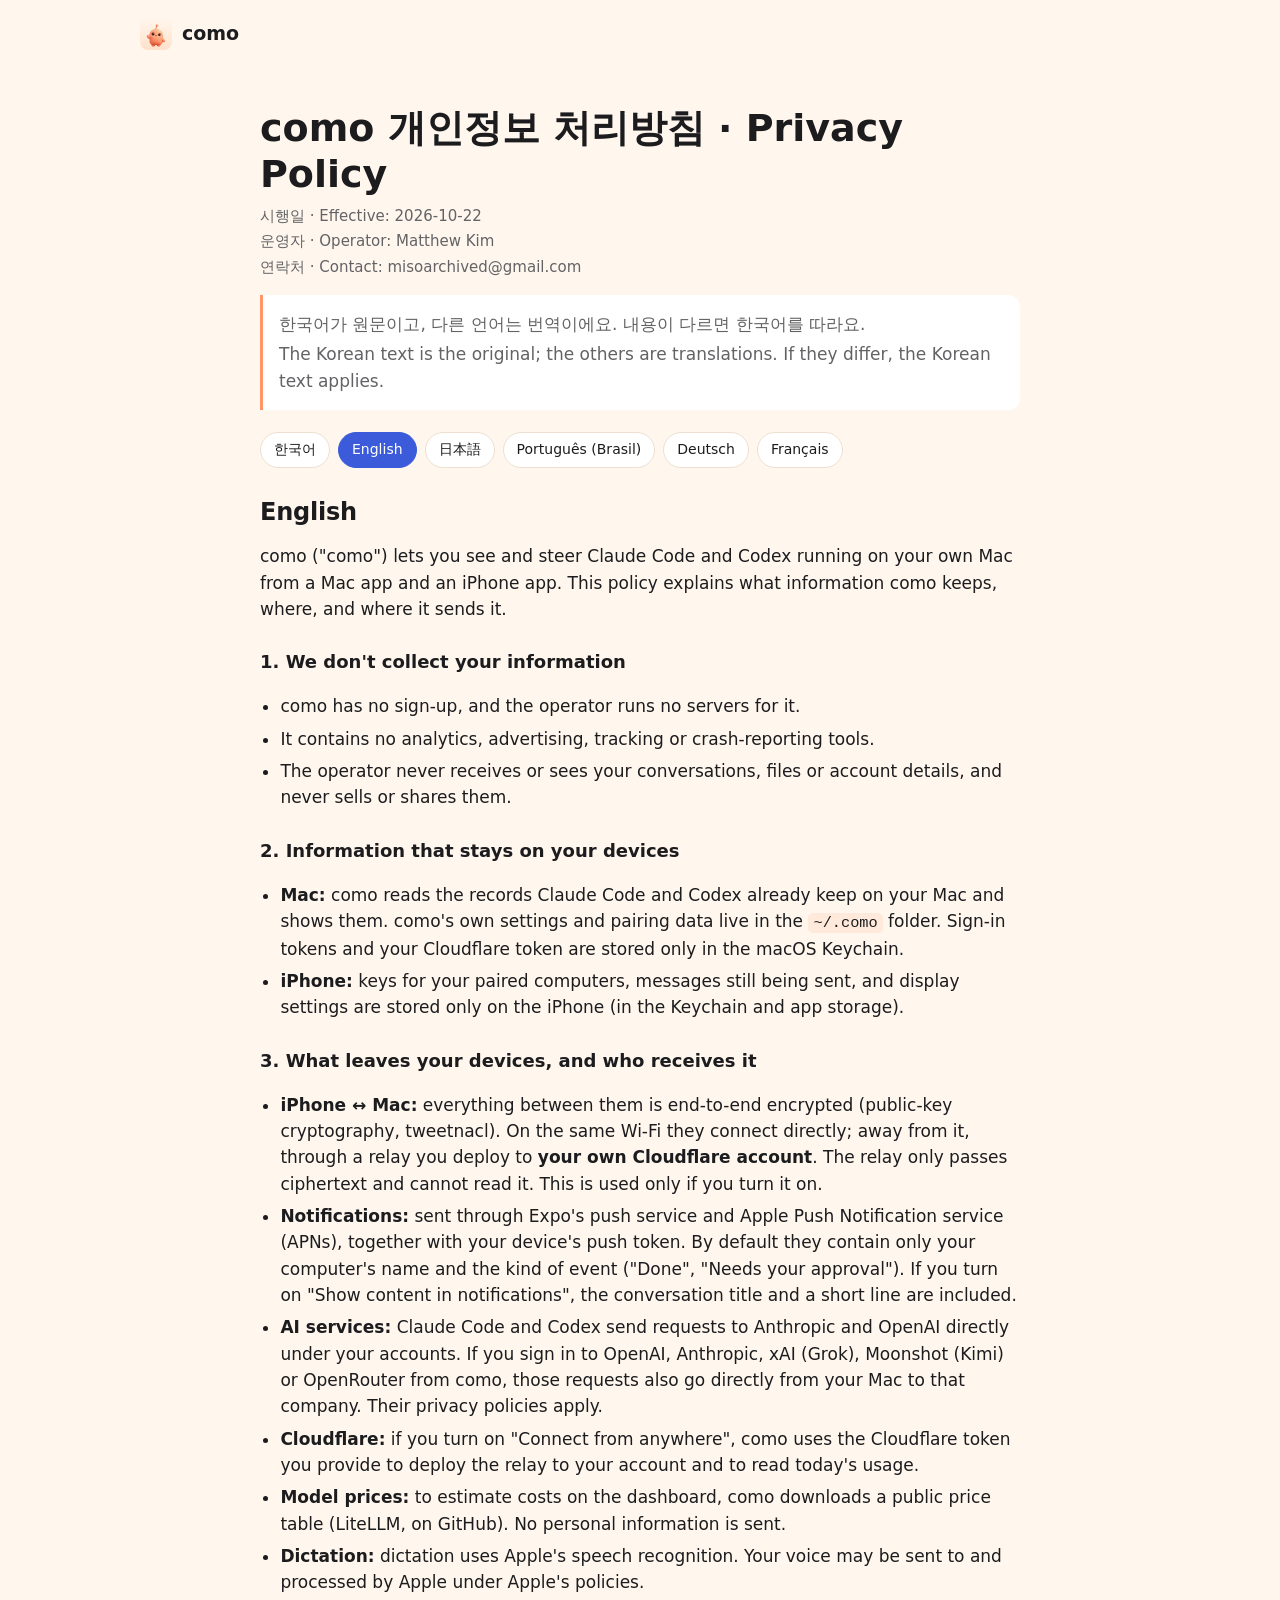
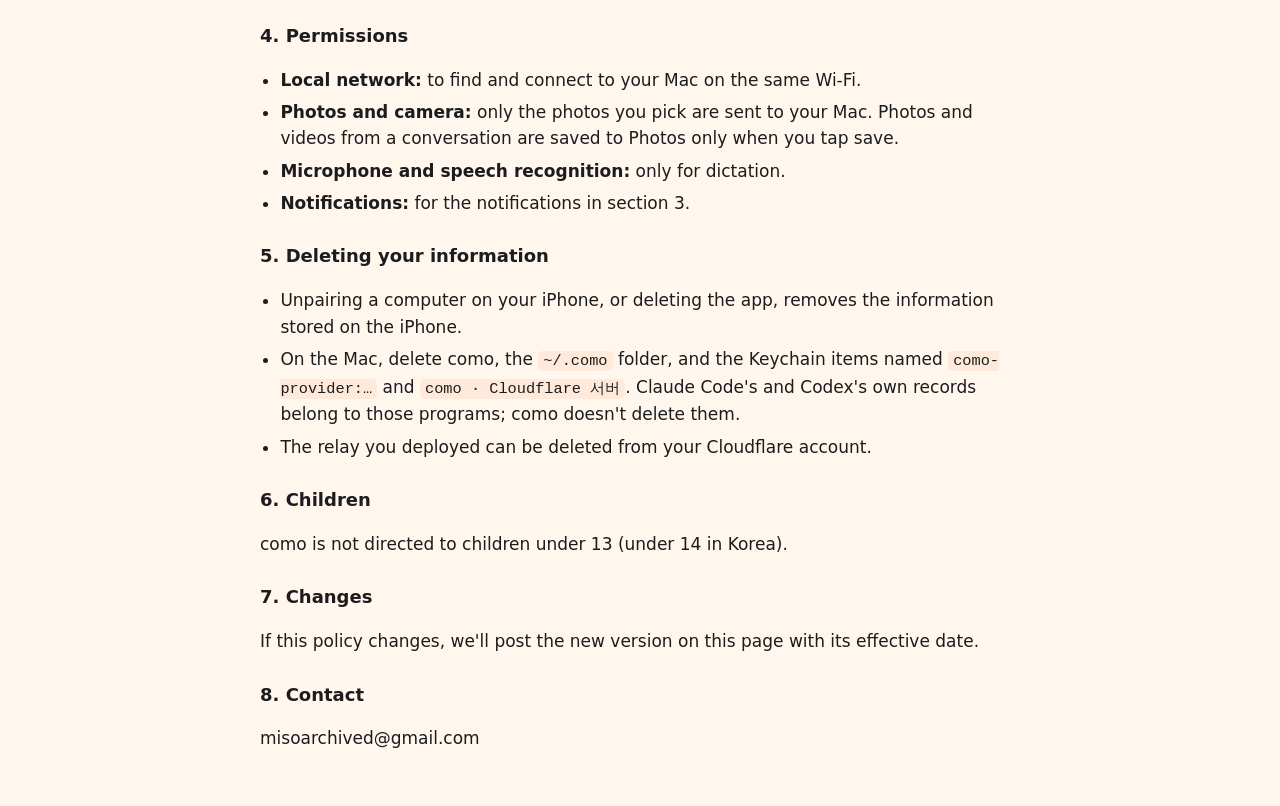
==== privacy.html @ 88a6761e "Site: landing page and privacy policy page (six languages, light and dark, phone width); privacy.htm" ====
<!doctype html>
<html lang="ko">
<head>
<meta charset="utf-8">
<meta name="viewport" content="width=device-width, initial-scale=1, viewport-fit=cover">
<title>como – Privacy Policy</title>
<link rel="icon" href="assets/favicon.png">
<link rel="stylesheet" href="style.css">
</head>
<body>
<!-- Generated by site/build-privacy.mjs from legal/PRIVACY.md. Edit that file, then run: node site/build-privacy.mjs -->
<div class="wrap">
  <header class="top"><a class="brand" href="./"><img src="assets/icon.png" alt="">como</a></header>
  <main class="doc">
    <h1>como 개인정보 처리방침 · Privacy Policy</h1>
    <p class="meta-line">시행일 · Effective: 2026-10-22</p>
<p class="meta-line">운영자 · Operator: Matthew Kim</p>
<p class="meta-line">연락처 · Contact: misoarchived@gmail.com</p>
    <blockquote><p>한국어가 원문이고, 다른 언어는 번역이에요. 내용이 다르면 한국어를 따라요.</p><p>The Korean text is the original; the others are translations. If they differ, the Korean text applies.</p></blockquote>
    <nav aria-label="Language">
      <a href="?lang=ko" data-lang="ko">한국어</a>
      <a href="?lang=en" data-lang="en">English</a>
      <a href="?lang=ja" data-lang="ja">日本語</a>
      <a href="?lang=pt" data-lang="pt">Português (Brasil)</a>
      <a href="?lang=de" data-lang="de">Deutsch</a>
      <a href="?lang=fr" data-lang="fr">Français</a>
    </nav>
    <article class="lang-part" lang="ko" data-lang="ko">
<h2>한국어</h2>
<p>como(이하 "como")는 내 Mac에서 도는 Claude Code·Codex를 Mac 앱과 iPhone 앱에서 보고 다룰 수 있게 해 주는 앱이에요. 이 방침은 como가 어떤 정보를 어디에 두고 어디로 보내는지 설명해요.</p>
<h3>1. 우리는 정보를 모으지 않아요</h3>
<ul><li>como에는 회원 가입이 없고, 운영자가 운영하는 서버도 없어요.</li><li>사용 통계, 광고, 추적, 오류 보고 도구를 넣지 않았어요.</li><li>운영자는 여러분의 대화, 파일, 계정 정보를 받거나 볼 수 없어요. 그런 정보를 팔거나 남에게 주지 않아요.</li></ul>
<h3>2. 내 기기에만 있는 정보</h3>
<ul><li><b>Mac:</b> 대화 기록은 Claude Code·Codex가 이미 Mac에 남기는 기록을 como가 읽어서 보여 줘요. como 자체 설정과 연결 정보는 <code>~/.como</code> 폴더에 있어요. 로그인 토큰과 Cloudflare 토큰은 macOS 키체인에만 저장해요.</li><li><b>iPhone:</b> 연결한 컴퓨터의 열쇠, 보내는 중인 메시지, 화면 설정을 iPhone 안(키체인 등)에만 저장해요.</li></ul>
<h3>3. 기기 밖으로 나가는 정보와 받는 곳</h3>
<ul><li><b>iPhone ↔ Mac:</b> 둘 사이의 모든 내용은 종단 간 암호화돼요(공개 키 암호, tweetnacl). 같은 Wi-Fi에서는 바로 이어지고, 밖에서는 <b>여러분 본인의 Cloudflare 계정</b>에 올린 중계 서버를 거쳐요. 중계 서버는 암호문만 전달하고 내용을 볼 수 없어요. 이 기능은 여러분이 켰을 때만 써요.</li><li><b>알림:</b> 알림은 Expo의 푸시 서비스와 Apple 푸시 서비스(APNs)를 거쳐요. 이때 기기의 푸시 토큰이 함께 가요. 기본으로는 "컴퓨터 이름"과 "끝났어요·승인이 필요해요" 같은 종류만 보내요. 앱에서 "알림에 내용 보이기"를 켜면 대화 제목과 짧은 한 줄도 함께 가요.</li><li><b>AI 서비스:</b> Claude Code와 Codex는 여러분의 계정으로 Anthropic과 OpenAI에 직접 요청해요. como에서 OpenAI, Anthropic, xAI(Grok), Moonshot(Kimi), OpenRouter에 로그인하면, 그 요청도 여러분의 Mac에서 해당 회사로 직접 가요. 이 정보는 각 회사의 개인정보 처리방침을 따라요.</li><li><b>Cloudflare:</b> "밖에서도 연결"을 켜면 여러분이 넣은 Cloudflare 토큰으로 여러분 계정에 중계 서버를 올리고, 하루 사용량을 읽어요.</li><li><b>모델 가격표:</b> 대시보드의 요금 계산을 위해 공개된 가격표(GitHub의 LiteLLM)를 받아 와요. 이때 개인 정보는 보내지 않아요.</li><li><b>받아쓰기:</b> 받아쓰기는 Apple의 음성 인식을 써요. 음성이 Apple로 보내져 처리될 수 있고, Apple의 방침을 따라요.</li></ul>
<h3>4. 권한</h3>
<ul><li><b>로컬 네트워크:</b> 같은 Wi-Fi의 Mac을 찾고 연결할 때 써요.</li><li><b>사진·카메라:</b> 고른 사진만 Mac으로 보내요. 대화 속 사진·영상은 저장을 누를 때만 사진 앱에 저장해요.</li><li><b>마이크·음성 인식:</b> 받아쓰기를 쓸 때만 써요.</li><li><b>알림:</b> 위 3번의 알림에 써요.</li></ul>
<h3>5. 지우기</h3>
<ul><li>iPhone에서 컴퓨터 연결을 해제하거나 앱을 지우면 iPhone 안의 정보가 지워져요.</li><li>Mac에서는 como를 지우고 <code>~/.como</code> 폴더와 키체인의 <code>como-provider:…</code>, <code>como · Cloudflare 서버</code> 항목을 지우면 돼요. Claude Code·Codex의 기록은 각 프로그램의 것이라 como가 지우지 않아요.</li><li>Cloudflare에 올린 중계 서버는 여러분의 Cloudflare 계정에서 지울 수 있어요.</li></ul>
<h3>6. 어린이</h3>
<p>como는 만 14세 미만(미국은 13세 미만)을 대상으로 하지 않아요.</p>
<h3>7. 바뀔 때</h3>
<p>이 방침이 바뀌면 이 페이지에 시행일과 함께 알려요.</p>
<h3>8. 문의</h3>
<p>misoarchived@gmail.com</p>
</article>
<article class="lang-part" lang="en" data-lang="en">
<h2>English</h2>
<p>como ("como") lets you see and steer Claude Code and Codex running on your own Mac from a Mac app and an iPhone app. This policy explains what information como keeps, where, and where it sends it.</p>
<h3>1. We don't collect your information</h3>
<ul><li>como has no sign-up, and the operator runs no servers for it.</li><li>It contains no analytics, advertising, tracking or crash-reporting tools.</li><li>The operator never receives or sees your conversations, files or account details, and never sells or shares them.</li></ul>
<h3>2. Information that stays on your devices</h3>
<ul><li><b>Mac:</b> como reads the records Claude Code and Codex already keep on your Mac and shows them. como's own settings and pairing data live in the <code>~/.como</code> folder. Sign-in tokens and your Cloudflare token are stored only in the macOS Keychain.</li><li><b>iPhone:</b> keys for your paired computers, messages still being sent, and display settings are stored only on the iPhone (in the Keychain and app storage).</li></ul>
<h3>3. What leaves your devices, and who receives it</h3>
<ul><li><b>iPhone ↔ Mac:</b> everything between them is end-to-end encrypted (public-key cryptography, tweetnacl). On the same Wi-Fi they connect directly; away from it, through a relay you deploy to <b>your own Cloudflare account</b>. The relay only passes ciphertext and cannot read it. This is used only if you turn it on.</li><li><b>Notifications:</b> sent through Expo's push service and Apple Push Notification service (APNs), together with your device's push token. By default they contain only your computer's name and the kind of event ("Done", "Needs your approval"). If you turn on "Show content in notifications", the conversation title and a short line are included.</li><li><b>AI services:</b> Claude Code and Codex send requests to Anthropic and OpenAI directly under your accounts. If you sign in to OpenAI, Anthropic, xAI (Grok), Moonshot (Kimi) or OpenRouter from como, those requests also go directly from your Mac to that company. Their privacy policies apply.</li><li><b>Cloudflare:</b> if you turn on "Connect from anywhere", como uses the Cloudflare token you provide to deploy the relay to your account and to read today's usage.</li><li><b>Model prices:</b> to estimate costs on the dashboard, como downloads a public price table (LiteLLM, on GitHub). No personal information is sent.</li><li><b>Dictation:</b> dictation uses Apple's speech recognition. Your voice may be sent to and processed by Apple under Apple's policies.</li></ul>
<h3>4. Permissions</h3>
<ul><li><b>Local network:</b> to find and connect to your Mac on the same Wi-Fi.</li><li><b>Photos and camera:</b> only the photos you pick are sent to your Mac. Photos and videos from a conversation are saved to Photos only when you tap save.</li><li><b>Microphone and speech recognition:</b> only for dictation.</li><li><b>Notifications:</b> for the notifications in section 3.</li></ul>
<h3>5. Deleting your information</h3>
<ul><li>Unpairing a computer on your iPhone, or deleting the app, removes the information stored on the iPhone.</li><li>On the Mac, delete como, the <code>~/.como</code> folder, and the Keychain items named <code>como-provider:…</code> and <code>como · Cloudflare 서버</code>. Claude Code's and Codex's own records belong to those programs; como doesn't delete them.</li><li>The relay you deployed can be deleted from your Cloudflare account.</li></ul>
<h3>6. Children</h3>
<p>como is not directed to children under 13 (under 14 in Korea).</p>
<h3>7. Changes</h3>
<p>If this policy changes, we'll post the new version on this page with its effective date.</p>
<h3>8. Contact</h3>
<p>misoarchived@gmail.com</p>
</article>
<article class="lang-part" lang="ja" data-lang="ja">
<h2>日本語</h2>
<p>como(以下「como」)は、ご自身のMacで動くClaude Code・Codexを、MacアプリとiPhoneアプリから確認・操作できるアプリです。このポリシーでは、comoがどの情報をどこに保存し、どこへ送るかを説明します。</p>
<h3>1. 私たちは情報を収集しません</h3>
<ul><li>comoには会員登録がなく、運営者が運営するサーバーもありません。</li><li>利用統計、広告、トラッキング、クラッシュレポートのツールは入っていません。</li><li>運営者があなたの会話、ファイル、アカウント情報を受け取ったり見たりすることはなく、販売や第三者提供もしません。</li></ul>
<h3>2. あなたのデバイスにだけ保存される情報</h3>
<ul><li><b>Mac:</b> Claude Code・CodexがすでにMacに残している記録をcomoが読み取って表示します。como自身の設定とペアリング情報は<code>~/.como</code>フォルダにあります。サインインのトークンとCloudflareのトークンはmacOSのキーチェーンにだけ保存します。</li><li><b>iPhone:</b> ペアリングしたコンピュータの鍵、送信中のメッセージ、表示設定はiPhoneの中(キーチェーンなど)にだけ保存します。</li></ul>
<h3>3. デバイスの外に出る情報と受け取り先</h3>
<ul><li><b>iPhone ↔ Mac:</b> 両者の間のすべての内容はエンドツーエンドで暗号化されます(公開鍵暗号、tweetnacl)。同じWi-Fiでは直接つながり、外出先では<b>あなた自身のCloudflareアカウント</b>に置いた中継サーバーを経由します。中継サーバーは暗号文を渡すだけで、内容は読めません。この機能はあなたがオンにしたときだけ使います。</li><li><b>通知:</b> 通知はExpoのプッシュサービスとApple Push Notificationサービス(APNs)を経由し、デバイスのプッシュトークンも一緒に送られます。標準では「コンピュータの名前」と「完了しました」「承認が必要です」などの種類だけを送ります。アプリで「通知に内容を表示」をオンにすると、会話のタイトルと短い一文も含まれます。</li><li><b>AIサービス:</b> Claude CodeとCodexは、あなたのアカウントでAnthropicとOpenAIに直接リクエストします。comoからOpenAI、Anthropic、xAI(Grok)、Moonshot(Kimi)、OpenRouterにサインインした場合も、リクエストはあなたのMacからその会社へ直接送られます。各社のプライバシーポリシーが適用されます。</li><li><b>Cloudflare:</b> 「どこからでも接続」をオンにすると、入力したCloudflareのトークンであなたのアカウントに中継サーバーを置き、その日の使用量を読み取ります。</li><li><b>モデル料金表:</b> ダッシュボードで料金を計算するため、公開されている料金表(GitHubのLiteLLM)を取得します。個人情報は送りません。</li><li><b>音声入力:</b> 音声入力はAppleの音声認識を使います。音声がAppleに送られて処理されることがあり、Appleのポリシーが適用されます。</li></ul>
<h3>4. 権限</h3>
<ul><li><b>ローカルネットワーク:</b> 同じWi-FiのMacを見つけて接続するために使います。</li><li><b>写真・カメラ:</b> 選んだ写真だけをMacに送ります。会話内の写真・動画は、保存をタップしたときだけ写真アプリに保存します。</li><li><b>マイク・音声認識:</b> 音声入力を使うときだけ使います。</li><li><b>通知:</b> 3の通知に使います。</li></ul>
<h3>5. 削除</h3>
<ul><li>iPhoneでコンピュータのペアリングを解除するか、アプリを削除すると、iPhone内の情報は削除されます。</li><li>Macでは、como、<code>~/.como</code>フォルダ、キーチェーンの<code>como-provider:…</code>と<code>como · Cloudflare 서버</code>の項目を削除してください。Claude Code・Codexの記録は各プログラムのものなので、comoは削除しません。</li><li>Cloudflareに置いた中継サーバーは、あなたのCloudflareアカウントから削除できます。</li></ul>
<h3>6. 子ども</h3>
<p>comoは13歳未満(韓国では14歳未満)の子どもを対象としていません。</p>
<h3>7. 変更</h3>
<p>このポリシーを変更する場合は、施行日とともにこのページでお知らせします。</p>
<h3>8. お問い合わせ</h3>
<p>misoarchived@gmail.com</p>
</article>
<article class="lang-part" lang="pt" data-lang="pt">
<h2>Português (Brasil)</h2>
<p>O como ("como") permite ver e controlar o Claude Code e o Codex que rodam no seu próprio Mac, por um app no Mac e um app no iPhone. Esta política explica quais informações o como guarda, onde e para onde as envia.</p>
<h3>1. Não coletamos suas informações</h3>
<ul><li>O como não tem cadastro, e o operador não mantém servidores para ele.</li><li>Não há ferramentas de análise, publicidade, rastreamento nem relatórios de falhas.</li><li>O operador nunca recebe nem vê suas conversas, arquivos ou dados de conta, e nunca os vende nem compartilha.</li></ul>
<h3>2. Informações que ficam nos seus dispositivos</h3>
<ul><li><b>Mac:</b> o como lê os registros que o Claude Code e o Codex já mantêm no seu Mac e os mostra. As configurações e os dados de pareamento do próprio como ficam na pasta <code>~/.como</code>. Tokens de login e o seu token da Cloudflare ficam apenas nas Chaves do macOS.</li><li><b>iPhone:</b> as chaves dos computadores pareados, as mensagens ainda sendo enviadas e as preferências de exibição ficam apenas no iPhone (nas Chaves e no armazenamento do app).</li></ul>
<h3>3. O que sai dos seus dispositivos e quem recebe</h3>
<ul><li><b>iPhone ↔ Mac:</b> tudo entre eles tem criptografia de ponta a ponta (criptografia de chave pública, tweetnacl). Na mesma rede Wi-Fi, a conexão é direta; fora dela, passa por um relay que você publica na <b>sua própria conta da Cloudflare</b>. O relay só repassa texto cifrado e não consegue lê-lo. Isso só é usado se você ativar.</li><li><b>Notificações:</b> passam pelo serviço de push da Expo e pelo serviço de notificações por push da Apple (APNs), junto com o token de push do seu dispositivo. Por padrão, contêm só o nome do computador e o tipo de evento ("Pronto", "Precisa da sua aprovação"). Se você ativar "Mostrar conteúdo nas notificações", o título da conversa e uma linha curta também são enviados.</li><li><b>Serviços de IA:</b> o Claude Code e o Codex fazem pedidos diretamente à Anthropic e à OpenAI com as suas contas. Se você entrar na OpenAI, Anthropic, xAI (Grok), Moonshot (Kimi) ou OpenRouter pelo como, esses pedidos também vão diretamente do seu Mac para essas empresas. As políticas de privacidade delas se aplicam.</li><li><b>Cloudflare:</b> se você ativar "Conectar de qualquer lugar", o como usa o token da Cloudflare que você informar para publicar o relay na sua conta e ler o uso do dia.</li><li><b>Preços de modelos:</b> para estimar custos no painel, o como baixa uma tabela pública de preços (LiteLLM, no GitHub). Nenhum dado pessoal é enviado.</li><li><b>Ditado:</b> o ditado usa o reconhecimento de fala da Apple. Sua voz pode ser enviada à Apple e processada conforme as políticas da Apple.</li></ul>
<h3>4. Permissões</h3>
<ul><li><b>Rede local:</b> para encontrar e conectar ao seu Mac na mesma rede Wi-Fi.</li><li><b>Fotos e câmera:</b> só as fotos que você escolher são enviadas ao seu Mac. Fotos e vídeos de uma conversa só são salvos no app Fotos quando você toca em salvar.</li><li><b>Microfone e reconhecimento de fala:</b> só para o ditado.</li><li><b>Notificações:</b> para as notificações da seção 3.</li></ul>
<h3>5. Como apagar</h3>
<ul><li>Desparear um computador no iPhone, ou apagar o app, remove as informações guardadas no iPhone.</li><li>No Mac, apague o como, a pasta <code>~/.como</code> e os itens das Chaves chamados <code>como-provider:…</code> e <code>como · Cloudflare 서버</code>. Os registros do Claude Code e do Codex pertencem a esses programas; o como não os apaga.</li><li>O relay que você publicou pode ser apagado na sua conta da Cloudflare.</li></ul>
<h3>6. Crianças</h3>
<p>O como não é destinado a menores de 13 anos (menores de 14 na Coreia).</p>
<h3>7. Alterações</h3>
<p>Se esta política mudar, publicaremos a nova versão nesta página com a data de vigência.</p>
<h3>8. Contato</h3>
<p>misoarchived@gmail.com</p>
</article>
<article class="lang-part" lang="de" data-lang="de">
<h2>Deutsch</h2>
<p>como („como“) lässt dich Claude Code und Codex, die auf deinem eigenen Mac laufen, in einer Mac-App und einer iPhone-App sehen und steuern. Diese Richtlinie erklärt, welche Informationen como wo speichert und wohin es sie sendet.</p>
<h3>1. Wir sammeln keine Daten über dich</h3>
<ul><li>como hat keine Registrierung, und der Betreiber betreibt keine Server dafür.</li><li>Es enthält keine Analyse-, Werbe-, Tracking- oder Absturzberichts-Werkzeuge.</li><li>Der Betreiber erhält oder sieht nie deine Unterhaltungen, Dateien oder Kontodaten und verkauft oder teilt sie nie.</li></ul>
<h3>2. Daten, die auf deinen Geräten bleiben</h3>
<ul><li><b>Mac:</b> como liest die Aufzeichnungen, die Claude Code und Codex ohnehin auf deinem Mac führen, und zeigt sie an. comos eigene Einstellungen und Kopplungsdaten liegen im Ordner <code>~/.como</code>. Anmelde-Tokens und dein Cloudflare-Token werden nur im macOS-Schlüsselbund gespeichert.</li><li><b>iPhone:</b> Schlüssel für gekoppelte Computer, noch nicht gesendete Nachrichten und Anzeigeeinstellungen werden nur auf dem iPhone gespeichert (im Schlüsselbund und im App-Speicher).</li></ul>
<h3>3. Was deine Geräte verlässt und wer es erhält</h3>
<ul><li><b>iPhone ↔ Mac:</b> Alles dazwischen ist Ende-zu-Ende-verschlüsselt (Public-Key-Kryptografie, tweetnacl). Im selben WLAN verbinden sie sich direkt; unterwegs über ein Relay, das du in <b>deinem eigenen Cloudflare-Konto</b> einrichtest. Das Relay leitet nur verschlüsselte Daten weiter und kann sie nicht lesen. Es wird nur genutzt, wenn du es einschaltest.</li><li><b>Mitteilungen:</b> werden über den Push-Dienst von Expo und den Apple Push Notification Service (APNs) gesendet, zusammen mit dem Push-Token deines Geräts. Standardmäßig enthalten sie nur den Namen deines Computers und die Art des Ereignisses („Fertig“, „Braucht deine Freigabe“). Wenn du „Inhalt in Mitteilungen zeigen“ einschaltest, kommen der Titel der Unterhaltung und eine kurze Zeile hinzu.</li><li><b>KI-Dienste:</b> Claude Code und Codex senden Anfragen direkt mit deinen Konten an Anthropic und OpenAI. Wenn du dich in como bei OpenAI, Anthropic, xAI (Grok), Moonshot (Kimi) oder OpenRouter anmeldest, gehen auch diese Anfragen direkt von deinem Mac an das jeweilige Unternehmen. Es gelten deren Datenschutzrichtlinien.</li><li><b>Cloudflare:</b> Wenn du „Von überall verbinden“ einschaltest, nutzt como dein angegebenes Cloudflare-Token, um das Relay in deinem Konto einzurichten und die heutige Nutzung zu lesen.</li><li><b>Modellpreise:</b> Um Kosten im Dashboard zu schätzen, lädt como eine öffentliche Preistabelle (LiteLLM, auf GitHub). Dabei werden keine personenbezogenen Daten gesendet.</li><li><b>Diktat:</b> Das Diktat nutzt die Spracherkennung von Apple. Deine Sprache kann an Apple gesendet und nach Apples Richtlinien verarbeitet werden.</li></ul>
<h3>4. Berechtigungen</h3>
<ul><li><b>Lokales Netzwerk:</b> um deinen Mac im selben WLAN zu finden und dich zu verbinden.</li><li><b>Fotos und Kamera:</b> Nur die Fotos, die du auswählst, werden an deinen Mac gesendet. Fotos und Videos aus einer Unterhaltung werden nur dann in der Fotos-App gesichert, wenn du auf Sichern tippst.</li><li><b>Mikrofon und Spracherkennung:</b> nur für das Diktat.</li><li><b>Mitteilungen:</b> für die Mitteilungen aus Abschnitt 3.</li></ul>
<h3>5. Löschen</h3>
<ul><li>Wenn du einen Computer auf dem iPhone entkoppelst oder die App löschst, werden die Daten auf dem iPhone entfernt.</li><li>Lösche auf dem Mac como, den Ordner <code>~/.como</code> und die Schlüsselbund-Einträge <code>como-provider:…</code> und <code>como · Cloudflare 서버</code>. Die eigenen Aufzeichnungen von Claude Code und Codex gehören diesen Programmen; como löscht sie nicht.</li><li>Das eingerichtete Relay kannst du in deinem Cloudflare-Konto löschen.</li></ul>
<h3>6. Kinder</h3>
<p>como richtet sich nicht an Kinder unter 13 Jahren (in Korea unter 14). Hinweis für die EU: Die Nutzung setzt voraus, dass du das nach deinem Land erforderliche Mindestalter für die Einwilligung erreicht hast.</p>
<h3>7. Änderungen</h3>
<p>Wenn sich diese Richtlinie ändert, veröffentlichen wir die neue Fassung mit ihrem Gültigkeitsdatum auf dieser Seite.</p>
<h3>8. Kontakt</h3>
<p>misoarchived@gmail.com</p>
</article>
<article class="lang-part" lang="fr" data-lang="fr">
<h2>Français</h2>
<p>como (« como ») vous permet de voir et de piloter Claude Code et Codex qui tournent sur votre propre Mac, depuis une app Mac et une app iPhone. Cette politique explique quelles informations como conserve, où, et vers où il les envoie.</p>
<h3>1. Nous ne collectons pas vos informations</h3>
<ul><li>como n'a pas d'inscription, et l'opérateur n'exploite aucun serveur pour lui.</li><li>Il ne contient aucun outil d'analyse, de publicité, de suivi ni de rapport de plantage.</li><li>L'opérateur ne reçoit ni ne voit jamais vos conversations, fichiers ou informations de compte, et ne les vend ni ne les partage jamais.</li></ul>
<h3>2. Informations qui restent sur vos appareils</h3>
<ul><li><b>Mac :</b> como lit les historiques que Claude Code et Codex conservent déjà sur votre Mac et les affiche. Les réglages et les données d'association de como se trouvent dans le dossier <code>~/.como</code>. Les jetons de connexion et votre jeton Cloudflare sont stockés uniquement dans le trousseau macOS.</li><li><b>iPhone :</b> les clés des ordinateurs associés, les messages en cours d'envoi et les réglages d'affichage sont stockés uniquement sur l'iPhone (dans le trousseau et le stockage de l'app).</li></ul>
<h3>3. Ce qui quitte vos appareils, et qui le reçoit</h3>
<ul><li><b>iPhone ↔ Mac :</b> tout ce qui passe entre eux est chiffré de bout en bout (cryptographie à clé publique, tweetnacl). Sur le même Wi-Fi, ils se connectent directement ; ailleurs, via un relais que vous déployez sur <b>votre propre compte Cloudflare</b>. Le relais ne transmet que des données chiffrées et ne peut pas les lire. Il n'est utilisé que si vous l'activez.</li><li><b>Notifications :</b> elles passent par le service de push d'Expo et le service de notifications push d'Apple (APNs), avec le jeton push de votre appareil. Par défaut, elles ne contiennent que le nom de votre ordinateur et le type d'événement (« Terminé », « Approbation requise »). Si vous activez « Afficher le contenu dans les notifications », le titre de la conversation et une courte ligne sont inclus.</li><li><b>Services d'IA :</b> Claude Code et Codex envoient leurs requêtes directement à Anthropic et OpenAI avec vos comptes. Si vous vous connectez depuis como à OpenAI, Anthropic, xAI (Grok), Moonshot (Kimi) ou OpenRouter, ces requêtes partent aussi directement de votre Mac vers ces entreprises. Leurs politiques de confidentialité s'appliquent.</li><li><b>Cloudflare :</b> si vous activez « Se connecter de partout », como utilise le jeton Cloudflare que vous fournissez pour déployer le relais sur votre compte et lire l'utilisation du jour.</li><li><b>Prix des modèles :</b> pour estimer les coûts dans le tableau de bord, como télécharge un tableau de prix public (LiteLLM, sur GitHub). Aucune donnée personnelle n'est envoyée.</li><li><b>Dictée :</b> la dictée utilise la reconnaissance vocale d'Apple. Votre voix peut être envoyée à Apple et traitée selon les règles d'Apple.</li></ul>
<h3>4. Autorisations</h3>
<ul><li><b>Réseau local :</b> pour trouver votre Mac sur le même Wi-Fi et vous y connecter.</li><li><b>Photos et appareil photo :</b> seules les photos que vous choisissez sont envoyées à votre Mac. Les photos et vidéos d'une conversation ne sont enregistrées dans Photos que si vous touchez Enregistrer.</li><li><b>Micro et reconnaissance vocale :</b> uniquement pour la dictée.</li><li><b>Notifications :</b> pour les notifications de la section 3.</li></ul>
<h3>5. Suppression</h3>
<ul><li>Dissocier un ordinateur sur l'iPhone, ou supprimer l'app, efface les informations stockées sur l'iPhone.</li><li>Sur le Mac, supprimez como, le dossier <code>~/.como</code> et les éléments du trousseau <code>como-provider:…</code> et <code>como · Cloudflare 서버</code>. Les historiques de Claude Code et Codex appartiennent à ces programmes ; como ne les supprime pas.</li><li>Le relais déployé peut être supprimé depuis votre compte Cloudflare.</li></ul>
<h3>6. Enfants</h3>
<p>como ne s'adresse pas aux enfants de moins de 13 ans (moins de 14 ans en Corée). Dans l'UE, vous devez avoir l'âge minimum requis dans votre pays pour consentir.</p>
<h3>7. Modifications</h3>
<p>Si cette politique change, nous publierons la nouvelle version sur cette page avec sa date d'entrée en vigueur.</p>
<h3>8. Contact</h3>
<p>misoarchived@gmail.com</p>
</article>
  </main>
</div>
<script>
const LANGS = ["ko","en","ja","pt","de","fr"];
const pick = (c) => LANGS.find((l) => String(c || '').toLowerCase().startsWith(l));
const lang = pick(new URLSearchParams(location.search).get('lang')) || pick(navigator.languages?.[0] || navigator.language) || 'en';
document.documentElement.lang = lang;
for (const el of document.querySelectorAll('[data-lang]')) {
  if (el.tagName === 'ARTICLE') el.classList.toggle('on', el.dataset.lang === lang);
  else if (el.dataset.lang === lang) el.setAttribute('aria-current', 'page');
}
</script>
</body>
</html>
---- style.css ----
/* como's site: the landing page and the privacy policy. Colors follow packages/design (the app's own). */
:root {
  --ground: #FFF7EE;
  --card: #FFFFFF;
  --ink: #1C1C1E;
  --muted: #636366;
  --line: #EEDFD0;
  --accent: #3B5BDB;
  --accent-ink: #2B44A8;
  --on-accent: #FFFFFF;
  --peach: #FF9466;
  --soft: #FFE9DA;
  --font: -apple-system, BlinkMacSystemFont, "SF Pro Text", "Apple SD Gothic Neo", "Hiragino Sans", "Pretendard", "Noto Sans KR", system-ui, sans-serif;
  --mono: ui-monospace, "SF Mono", Menlo, monospace;
  color-scheme: light;
}
@media (prefers-color-scheme: dark) {
  :root {
    --ground: #17120F;
    --card: #221B16;
    --ink: #F5F5F7;
    --muted: #AEAEB2;
    --line: #3A2E25;
    --accent: #4466EE;
    --accent-ink: #B4C3FF;
    --on-accent: #FFFFFF;
    --peach: #FF9F76;
    --soft: #2E221A;
    color-scheme: dark;
  }
}

* { box-sizing: border-box; }
html { -webkit-text-size-adjust: 100%; }
body { margin: 0; background: var(--ground); color: var(--ink); font: 17px/1.55 var(--font); }
a { color: var(--accent-ink); }
img { max-width: 100%; }
.wrap { max-width: 1040px; margin: 0 auto; padding: 0 max(20px, env(safe-area-inset-left, 0px)) 0 max(20px, env(safe-area-inset-right, 0px)); }

/* Top bar */
.top { display: flex; align-items: center; gap: 12px; padding-block: 18px; }
.brand { display: flex; align-items: center; gap: 10px; font-weight: 700; font-size: 19px; color: var(--ink); text-decoration: none; }
.brand img { width: 32px; height: 32px; border-radius: 8px; }
.top .grow { flex: 1; }
.lang { appearance: none; background: var(--card); color: var(--ink); border: 1px solid var(--line); border-radius: 999px; padding: 7px 30px 7px 14px; font: 14px var(--font); cursor: pointer;
  background-image: linear-gradient(45deg, transparent 50%, var(--muted) 50%), linear-gradient(135deg, var(--muted) 50%, transparent 50%);
  background-position: calc(100% - 15px) 52%, calc(100% - 10px) 52%; background-size: 5px 5px; background-repeat: no-repeat; }

/* Hero */
.hero { display: grid; grid-template-columns: 1.15fr 0.85fr; align-items: center; gap: 32px; padding-block: 48px 40px; }
.hero h1 { font-size: clamp(34px, 5.4vw, 56px); line-height: 1.12; letter-spacing: -0.02em; margin: 0 0 18px; text-wrap: balance; }
.hero p.lead { font-size: clamp(17px, 2vw, 20px); color: var(--muted); margin: 0 0 28px; max-width: 34em; text-wrap: pretty; }
.cta { display: flex; flex-wrap: wrap; gap: 12px; }
.btn { display: inline-flex; align-items: center; gap: 9px; border-radius: 14px; padding: 13px 20px; font-weight: 600; font-size: 16px; text-decoration: none; border: 1px solid transparent; }
.btn svg { width: 18px; height: 18px; flex: none; }
.btn.primary { background: var(--accent); color: var(--on-accent); }
.btn.primary:hover { filter: brightness(1.07); }
.btn.secondary { background: var(--card); color: var(--ink); border-color: var(--line); }
.btn.secondary:hover { border-color: var(--muted); }
.meta { margin-top: 14px; font-size: 14px; color: var(--muted); }
.stage { position: relative; aspect-ratio: 1; max-width: 420px; justify-self: center; width: 100%; }
.stage .glow { position: absolute; inset: 8%; border-radius: 50%; background: radial-gradient(circle at 50% 45%, var(--soft), transparent 68%); }
.stage img { position: absolute; inset: 0; margin: auto; width: 78%; animation: bob 4.5s ease-in-out infinite; }
@keyframes bob { 0%, 100% { transform: translateY(0); } 50% { transform: translateY(-10px); } }
@media (prefers-reduced-motion: reduce) { .stage img { animation: none; } }

/* Phone mock: what arrives on the phone */
.toast { position: absolute; left: 0; right: 0; bottom: 4%; margin: 0 auto; width: min(92%, 330px); background: var(--card); border: 1px solid var(--line); border-radius: 18px; padding: 12px 14px;
  display: flex; gap: 11px; align-items: center; box-shadow: 0 10px 30px rgba(80, 40, 10, 0.12); font-size: 14px; line-height: 1.35; }
.toast img { position: static; width: 34px; height: 34px; border-radius: 9px; animation: none; margin: 0; }
.toast b { display: block; font-size: 14px; }
.toast span { color: var(--muted); }

/* Sections */
section { padding-block: 44px; }
h2 { font-size: clamp(26px, 3.4vw, 34px); line-height: 1.2; letter-spacing: -0.01em; margin: 0 0 22px; text-wrap: balance; }
.grid { display: grid; grid-template-columns: repeat(3, minmax(0, 1fr)); gap: 16px; }
.card { background: var(--card); border: 1px solid var(--line); border-radius: 18px; padding: 22px; }
.card h3 { font-size: 18px; margin: 10px 0 6px; }
.card p { margin: 0; color: var(--muted); font-size: 15.5px; }
.card .ico { width: 36px; height: 36px; border-radius: 10px; background: var(--soft); display: grid; place-items: center; color: var(--peach); }
.card .ico svg { width: 20px; height: 20px; }
.steps { counter-reset: s; display: grid; grid-template-columns: repeat(3, minmax(0, 1fr)); gap: 16px; list-style: none; padding: 0; margin: 0; }
.steps li { counter-increment: s; background: var(--card); border: 1px solid var(--line); border-radius: 18px; padding: 22px; }
.steps li::before { content: counter(s); display: grid; place-items: center; width: 30px; height: 30px; border-radius: 50%; background: var(--accent); color: var(--on-accent); font-weight: 700; font-size: 15px; margin-bottom: 10px; }
.steps b { display: block; margin-bottom: 4px; }
.steps span { color: var(--muted); font-size: 15.5px; }
.req { display: grid; grid-template-columns: repeat(3, minmax(0, 1fr)); gap: 16px; }
.req div { border-top: 2px solid var(--peach); padding-top: 12px; }
.req b { display: block; }
.req span { color: var(--muted); font-size: 15px; }
.faq details { background: var(--card); border: 1px solid var(--line); border-radius: 14px; padding: 16px 20px; margin-bottom: 10px; }
.faq summary { font-weight: 600; cursor: pointer; }
.faq details p { margin: 10px 0 0; color: var(--muted); }

footer { border-top: 1px solid var(--line); margin-top: 30px; padding-block: 28px 40px; font-size: 14px; color: var(--muted); }
footer .row { display: flex; flex-wrap: wrap; gap: 8px 20px; align-items: center; }
footer a { color: var(--muted); }
footer .note { margin-top: 12px; font-size: 13px; }

@media (max-width: 820px) {
  .hero { grid-template-columns: 1fr; padding-block: 24px 20px; }
  .stage { max-width: 320px; order: -1; }
  .grid, .steps, .req { grid-template-columns: 1fr; }
}

/* Privacy policy */
.doc { max-width: 760px; margin: 0 auto; padding-block: 20px 40px; }
.doc h1 { font-size: clamp(28px, 4vw, 38px); line-height: 1.2; margin: 18px 0 8px; }
.doc .meta-line { color: var(--muted); font-size: 15px; margin: 2px 0; }
.doc nav { display: flex; flex-wrap: wrap; gap: 8px; margin: 22px 0 8px; }
.doc nav a { background: var(--card); border: 1px solid var(--line); border-radius: 999px; padding: 6px 13px; font-size: 14px; text-decoration: none; color: var(--ink); }
.doc nav a[aria-current] { background: var(--accent); border-color: var(--accent); color: var(--on-accent); }
.doc .lang-part { display: none; }
.doc .lang-part.on { display: block; }
.doc h2 { font-size: 24px; margin: 30px 0 10px; }
.doc h3 { font-size: 18px; margin: 26px 0 8px; }
.doc p, .doc li { color: var(--ink); }
.doc ul { padding-left: 1.2em; }
.doc li { margin: 6px 0; }
.doc code { font-family: var(--mono); font-size: 0.9em; background: var(--soft); padding: 1px 5px; border-radius: 5px; overflow-wrap: anywhere; }
.doc blockquote { margin: 16px 0; padding: 12px 16px; border-left: 3px solid var(--peach); background: var(--card); border-radius: 0 12px 12px 0; color: var(--muted); }
.doc blockquote p { margin: 4px 0; color: var(--muted); }
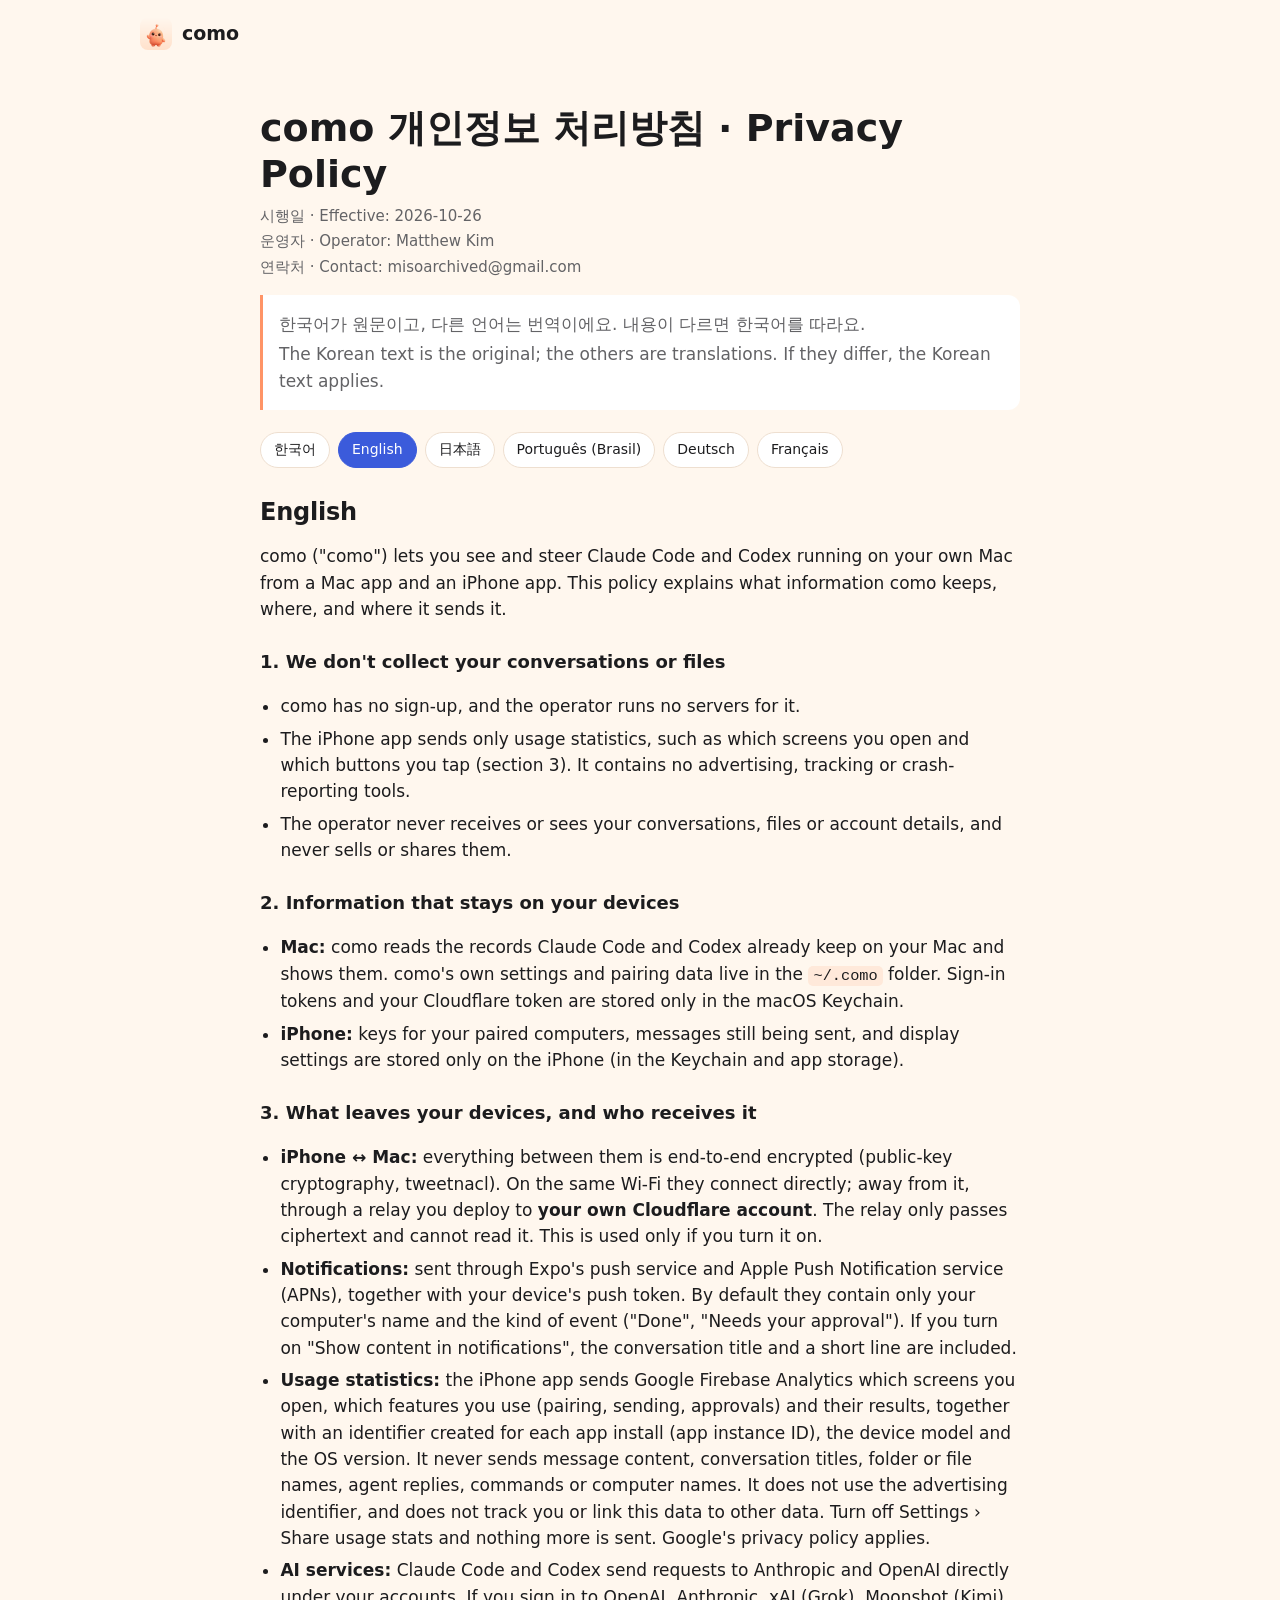
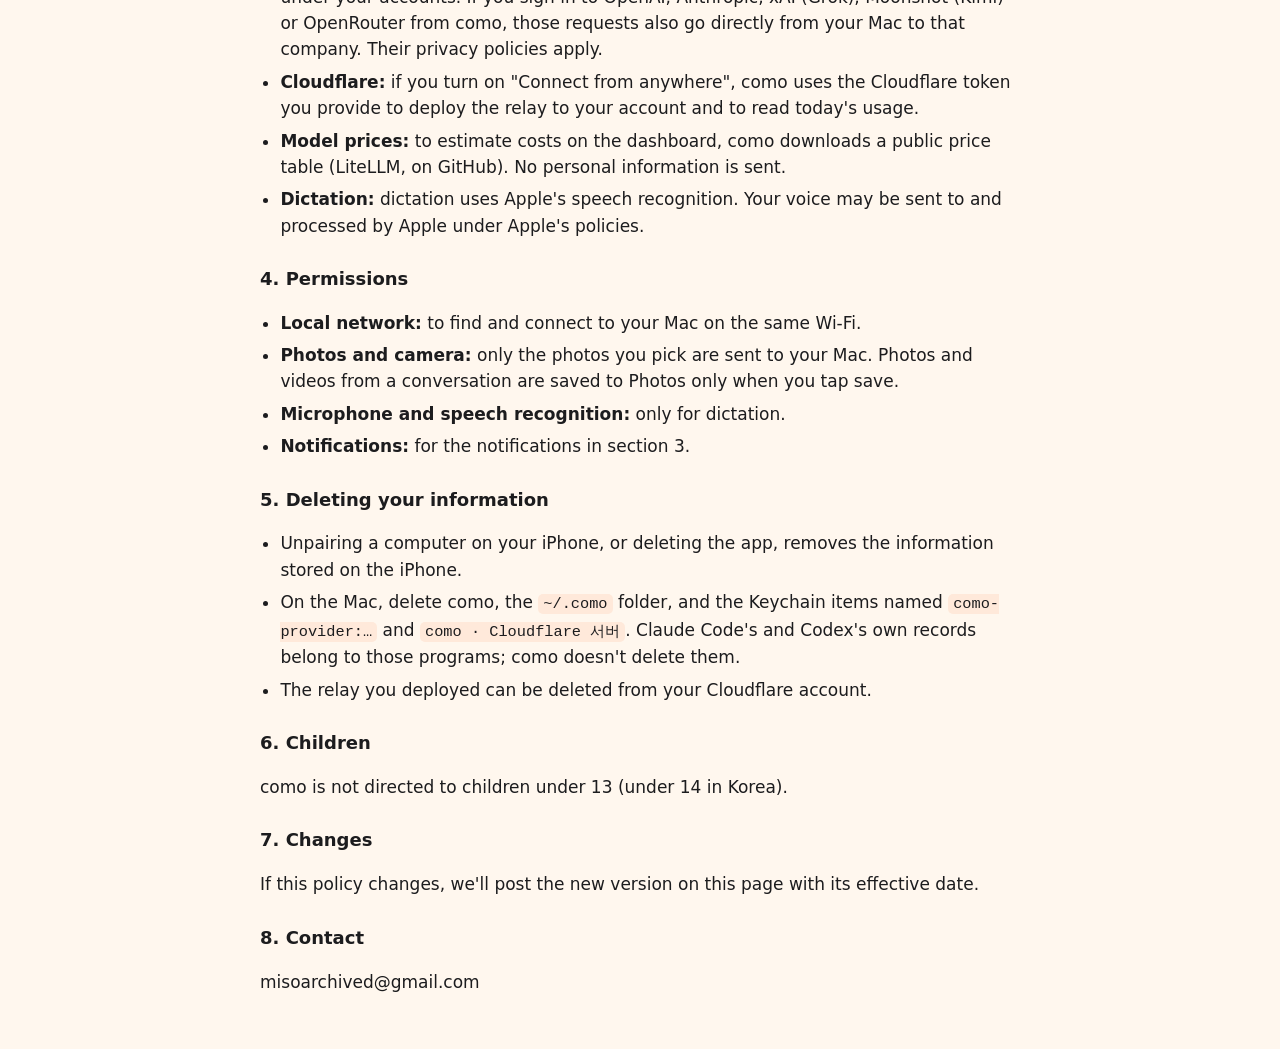
==== commit 4884ec92: "Privacy: the iPhone app sends usage stats (Firebase Analytics), said in all six languages; label not" ====
--- a/privacy.html
+++ b/privacy.html
@@ -13,7 +13,7 @@
   <header class="top"><a class="brand" href="./"><img src="assets/icon.png" alt="">como</a></header>
   <main class="doc">
     <h1>como 개인정보 처리방침 · Privacy Policy</h1>
-    <p class="meta-line">시행일 · Effective: 2026-10-22</p>
+    <p class="meta-line">시행일 · Effective: 2026-10-26</p>
 <p class="meta-line">운영자 · Operator: Matthew Kim</p>
 <p class="meta-line">연락처 · Contact: misoarchived@gmail.com</p>
     <blockquote><p>한국어가 원문이고, 다른 언어는 번역이에요. 내용이 다르면 한국어를 따라요.</p><p>The Korean text is the original; the others are translations. If they differ, the Korean text applies.</p></blockquote>
@@ -28,12 +28,12 @@
     <article class="lang-part" lang="ko" data-lang="ko">
 <h2>한국어</h2>
 <p>como(이하 "como")는 내 Mac에서 도는 Claude Code·Codex를 Mac 앱과 iPhone 앱에서 보고 다룰 수 있게 해 주는 앱이에요. 이 방침은 como가 어떤 정보를 어디에 두고 어디로 보내는지 설명해요.</p>
-<h3>1. 우리는 정보를 모으지 않아요</h3>
-<ul><li>como에는 회원 가입이 없고, 운영자가 운영하는 서버도 없어요.</li><li>사용 통계, 광고, 추적, 오류 보고 도구를 넣지 않았어요.</li><li>운영자는 여러분의 대화, 파일, 계정 정보를 받거나 볼 수 없어요. 그런 정보를 팔거나 남에게 주지 않아요.</li></ul>
+<h3>1. 대화와 파일은 모으지 않아요</h3>
+<ul><li>como에는 회원 가입이 없고, 운영자가 운영하는 서버도 없어요.</li><li>iPhone 앱은 어떤 화면을 열고 어떤 버튼을 눌렀는지 같은 사용 통계만 보내요(아래 3번). 광고, 추적, 오류 보고 도구는 넣지 않았어요.</li><li>운영자는 여러분의 대화, 파일, 계정 정보를 받거나 볼 수 없어요. 그런 정보를 팔거나 남에게 주지 않아요.</li></ul>
 <h3>2. 내 기기에만 있는 정보</h3>
 <ul><li><b>Mac:</b> 대화 기록은 Claude Code·Codex가 이미 Mac에 남기는 기록을 como가 읽어서 보여 줘요. como 자체 설정과 연결 정보는 <code>~/.como</code> 폴더에 있어요. 로그인 토큰과 Cloudflare 토큰은 macOS 키체인에만 저장해요.</li><li><b>iPhone:</b> 연결한 컴퓨터의 열쇠, 보내는 중인 메시지, 화면 설정을 iPhone 안(키체인 등)에만 저장해요.</li></ul>
 <h3>3. 기기 밖으로 나가는 정보와 받는 곳</h3>
-<ul><li><b>iPhone ↔ Mac:</b> 둘 사이의 모든 내용은 종단 간 암호화돼요(공개 키 암호, tweetnacl). 같은 Wi-Fi에서는 바로 이어지고, 밖에서는 <b>여러분 본인의 Cloudflare 계정</b>에 올린 중계 서버를 거쳐요. 중계 서버는 암호문만 전달하고 내용을 볼 수 없어요. 이 기능은 여러분이 켰을 때만 써요.</li><li><b>알림:</b> 알림은 Expo의 푸시 서비스와 Apple 푸시 서비스(APNs)를 거쳐요. 이때 기기의 푸시 토큰이 함께 가요. 기본으로는 "컴퓨터 이름"과 "끝났어요·승인이 필요해요" 같은 종류만 보내요. 앱에서 "알림에 내용 보이기"를 켜면 대화 제목과 짧은 한 줄도 함께 가요.</li><li><b>AI 서비스:</b> Claude Code와 Codex는 여러분의 계정으로 Anthropic과 OpenAI에 직접 요청해요. como에서 OpenAI, Anthropic, xAI(Grok), Moonshot(Kimi), OpenRouter에 로그인하면, 그 요청도 여러분의 Mac에서 해당 회사로 직접 가요. 이 정보는 각 회사의 개인정보 처리방침을 따라요.</li><li><b>Cloudflare:</b> "밖에서도 연결"을 켜면 여러분이 넣은 Cloudflare 토큰으로 여러분 계정에 중계 서버를 올리고, 하루 사용량을 읽어요.</li><li><b>모델 가격표:</b> 대시보드의 요금 계산을 위해 공개된 가격표(GitHub의 LiteLLM)를 받아 와요. 이때 개인 정보는 보내지 않아요.</li><li><b>받아쓰기:</b> 받아쓰기는 Apple의 음성 인식을 써요. 음성이 Apple로 보내져 처리될 수 있고, Apple의 방침을 따라요.</li></ul>
+<ul><li><b>iPhone ↔ Mac:</b> 둘 사이의 모든 내용은 종단 간 암호화돼요(공개 키 암호, tweetnacl). 같은 Wi-Fi에서는 바로 이어지고, 밖에서는 <b>여러분 본인의 Cloudflare 계정</b>에 올린 중계 서버를 거쳐요. 중계 서버는 암호문만 전달하고 내용을 볼 수 없어요. 이 기능은 여러분이 켰을 때만 써요.</li><li><b>알림:</b> 알림은 Expo의 푸시 서비스와 Apple 푸시 서비스(APNs)를 거쳐요. 이때 기기의 푸시 토큰이 함께 가요. 기본으로는 "컴퓨터 이름"과 "끝났어요·승인이 필요해요" 같은 종류만 보내요. 앱에서 "알림에 내용 보이기"를 켜면 대화 제목과 짧은 한 줄도 함께 가요.</li><li><b>사용 통계:</b> iPhone 앱은 Google의 Firebase Analytics로 어떤 화면을 열었는지, 연결·전송·승인 같은 기능을 썼는지와 그 결과를 보내요. 이때 앱 설치마다 만들어지는 식별자(앱 인스턴스 ID)와 기기 종류, OS 버전이 함께 가요. 메시지 내용, 대화 제목, 폴더·파일 이름, 에이전트의 답, 명령, 컴퓨터 이름은 보내지 않아요. 광고 ID는 쓰지 않고, 여러분을 추적하거나 다른 데이터와 묶지 않아요. 설정 › 사용 통계 보내기를 끄면 그 뒤로는 보내지 않아요. Google의 개인정보 처리방침을 따라요.</li><li><b>AI 서비스:</b> Claude Code와 Codex는 여러분의 계정으로 Anthropic과 OpenAI에 직접 요청해요. como에서 OpenAI, Anthropic, xAI(Grok), Moonshot(Kimi), OpenRouter에 로그인하면, 그 요청도 여러분의 Mac에서 해당 회사로 직접 가요. 이 정보는 각 회사의 개인정보 처리방침을 따라요.</li><li><b>Cloudflare:</b> "밖에서도 연결"을 켜면 여러분이 넣은 Cloudflare 토큰으로 여러분 계정에 중계 서버를 올리고, 하루 사용량을 읽어요.</li><li><b>모델 가격표:</b> 대시보드의 요금 계산을 위해 공개된 가격표(GitHub의 LiteLLM)를 받아 와요. 이때 개인 정보는 보내지 않아요.</li><li><b>받아쓰기:</b> 받아쓰기는 Apple의 음성 인식을 써요. 음성이 Apple로 보내져 처리될 수 있고, Apple의 방침을 따라요.</li></ul>
 <h3>4. 권한</h3>
 <ul><li><b>로컬 네트워크:</b> 같은 Wi-Fi의 Mac을 찾고 연결할 때 써요.</li><li><b>사진·카메라:</b> 고른 사진만 Mac으로 보내요. 대화 속 사진·영상은 저장을 누를 때만 사진 앱에 저장해요.</li><li><b>마이크·음성 인식:</b> 받아쓰기를 쓸 때만 써요.</li><li><b>알림:</b> 위 3번의 알림에 써요.</li></ul>
 <h3>5. 지우기</h3>
@@ -48,12 +48,12 @@
 <article class="lang-part" lang="en" data-lang="en">
 <h2>English</h2>
 <p>como ("como") lets you see and steer Claude Code and Codex running on your own Mac from a Mac app and an iPhone app. This policy explains what information como keeps, where, and where it sends it.</p>
-<h3>1. We don't collect your information</h3>
-<ul><li>como has no sign-up, and the operator runs no servers for it.</li><li>It contains no analytics, advertising, tracking or crash-reporting tools.</li><li>The operator never receives or sees your conversations, files or account details, and never sells or shares them.</li></ul>
+<h3>1. We don't collect your conversations or files</h3>
+<ul><li>como has no sign-up, and the operator runs no servers for it.</li><li>The iPhone app sends only usage statistics, such as which screens you open and which buttons you tap (section 3). It contains no advertising, tracking or crash-reporting tools.</li><li>The operator never receives or sees your conversations, files or account details, and never sells or shares them.</li></ul>
 <h3>2. Information that stays on your devices</h3>
 <ul><li><b>Mac:</b> como reads the records Claude Code and Codex already keep on your Mac and shows them. como's own settings and pairing data live in the <code>~/.como</code> folder. Sign-in tokens and your Cloudflare token are stored only in the macOS Keychain.</li><li><b>iPhone:</b> keys for your paired computers, messages still being sent, and display settings are stored only on the iPhone (in the Keychain and app storage).</li></ul>
 <h3>3. What leaves your devices, and who receives it</h3>
-<ul><li><b>iPhone ↔ Mac:</b> everything between them is end-to-end encrypted (public-key cryptography, tweetnacl). On the same Wi-Fi they connect directly; away from it, through a relay you deploy to <b>your own Cloudflare account</b>. The relay only passes ciphertext and cannot read it. This is used only if you turn it on.</li><li><b>Notifications:</b> sent through Expo's push service and Apple Push Notification service (APNs), together with your device's push token. By default they contain only your computer's name and the kind of event ("Done", "Needs your approval"). If you turn on "Show content in notifications", the conversation title and a short line are included.</li><li><b>AI services:</b> Claude Code and Codex send requests to Anthropic and OpenAI directly under your accounts. If you sign in to OpenAI, Anthropic, xAI (Grok), Moonshot (Kimi) or OpenRouter from como, those requests also go directly from your Mac to that company. Their privacy policies apply.</li><li><b>Cloudflare:</b> if you turn on "Connect from anywhere", como uses the Cloudflare token you provide to deploy the relay to your account and to read today's usage.</li><li><b>Model prices:</b> to estimate costs on the dashboard, como downloads a public price table (LiteLLM, on GitHub). No personal information is sent.</li><li><b>Dictation:</b> dictation uses Apple's speech recognition. Your voice may be sent to and processed by Apple under Apple's policies.</li></ul>
+<ul><li><b>iPhone ↔ Mac:</b> everything between them is end-to-end encrypted (public-key cryptography, tweetnacl). On the same Wi-Fi they connect directly; away from it, through a relay you deploy to <b>your own Cloudflare account</b>. The relay only passes ciphertext and cannot read it. This is used only if you turn it on.</li><li><b>Notifications:</b> sent through Expo's push service and Apple Push Notification service (APNs), together with your device's push token. By default they contain only your computer's name and the kind of event ("Done", "Needs your approval"). If you turn on "Show content in notifications", the conversation title and a short line are included.</li><li><b>Usage statistics:</b> the iPhone app sends Google Firebase Analytics which screens you open, which features you use (pairing, sending, approvals) and their results, together with an identifier created for each app install (app instance ID), the device model and the OS version. It never sends message content, conversation titles, folder or file names, agent replies, commands or computer names. It does not use the advertising identifier, and does not track you or link this data to other data. Turn off Settings › Share usage stats and nothing more is sent. Google's privacy policy applies.</li><li><b>AI services:</b> Claude Code and Codex send requests to Anthropic and OpenAI directly under your accounts. If you sign in to OpenAI, Anthropic, xAI (Grok), Moonshot (Kimi) or OpenRouter from como, those requests also go directly from your Mac to that company. Their privacy policies apply.</li><li><b>Cloudflare:</b> if you turn on "Connect from anywhere", como uses the Cloudflare token you provide to deploy the relay to your account and to read today's usage.</li><li><b>Model prices:</b> to estimate costs on the dashboard, como downloads a public price table (LiteLLM, on GitHub). No personal information is sent.</li><li><b>Dictation:</b> dictation uses Apple's speech recognition. Your voice may be sent to and processed by Apple under Apple's policies.</li></ul>
 <h3>4. Permissions</h3>
 <ul><li><b>Local network:</b> to find and connect to your Mac on the same Wi-Fi.</li><li><b>Photos and camera:</b> only the photos you pick are sent to your Mac. Photos and videos from a conversation are saved to Photos only when you tap save.</li><li><b>Microphone and speech recognition:</b> only for dictation.</li><li><b>Notifications:</b> for the notifications in section 3.</li></ul>
 <h3>5. Deleting your information</h3>
@@ -68,12 +68,12 @@
 <article class="lang-part" lang="ja" data-lang="ja">
 <h2>日本語</h2>
 <p>como(以下「como」)は、ご自身のMacで動くClaude Code・Codexを、MacアプリとiPhoneアプリから確認・操作できるアプリです。このポリシーでは、comoがどの情報をどこに保存し、どこへ送るかを説明します。</p>
-<h3>1. 私たちは情報を収集しません</h3>
-<ul><li>comoには会員登録がなく、運営者が運営するサーバーもありません。</li><li>利用統計、広告、トラッキング、クラッシュレポートのツールは入っていません。</li><li>運営者があなたの会話、ファイル、アカウント情報を受け取ったり見たりすることはなく、販売や第三者提供もしません。</li></ul>
+<h3>1. 会話やファイルは収集しません</h3>
+<ul><li>comoには会員登録がなく、運営者が運営するサーバーもありません。</li><li>iPhoneアプリが送るのは、どの画面を開きどのボタンを押したかといった利用統計だけです(3を参照)。広告、トラッキング、クラッシュレポートのツールは入っていません。</li><li>運営者があなたの会話、ファイル、アカウント情報を受け取ったり見たりすることはなく、販売や第三者提供もしません。</li></ul>
 <h3>2. あなたのデバイスにだけ保存される情報</h3>
 <ul><li><b>Mac:</b> Claude Code・CodexがすでにMacに残している記録をcomoが読み取って表示します。como自身の設定とペアリング情報は<code>~/.como</code>フォルダにあります。サインインのトークンとCloudflareのトークンはmacOSのキーチェーンにだけ保存します。</li><li><b>iPhone:</b> ペアリングしたコンピュータの鍵、送信中のメッセージ、表示設定はiPhoneの中(キーチェーンなど)にだけ保存します。</li></ul>
 <h3>3. デバイスの外に出る情報と受け取り先</h3>
-<ul><li><b>iPhone ↔ Mac:</b> 両者の間のすべての内容はエンドツーエンドで暗号化されます(公開鍵暗号、tweetnacl)。同じWi-Fiでは直接つながり、外出先では<b>あなた自身のCloudflareアカウント</b>に置いた中継サーバーを経由します。中継サーバーは暗号文を渡すだけで、内容は読めません。この機能はあなたがオンにしたときだけ使います。</li><li><b>通知:</b> 通知はExpoのプッシュサービスとApple Push Notificationサービス(APNs)を経由し、デバイスのプッシュトークンも一緒に送られます。標準では「コンピュータの名前」と「完了しました」「承認が必要です」などの種類だけを送ります。アプリで「通知に内容を表示」をオンにすると、会話のタイトルと短い一文も含まれます。</li><li><b>AIサービス:</b> Claude CodeとCodexは、あなたのアカウントでAnthropicとOpenAIに直接リクエストします。comoからOpenAI、Anthropic、xAI(Grok)、Moonshot(Kimi)、OpenRouterにサインインした場合も、リクエストはあなたのMacからその会社へ直接送られます。各社のプライバシーポリシーが適用されます。</li><li><b>Cloudflare:</b> 「どこからでも接続」をオンにすると、入力したCloudflareのトークンであなたのアカウントに中継サーバーを置き、その日の使用量を読み取ります。</li><li><b>モデル料金表:</b> ダッシュボードで料金を計算するため、公開されている料金表(GitHubのLiteLLM)を取得します。個人情報は送りません。</li><li><b>音声入力:</b> 音声入力はAppleの音声認識を使います。音声がAppleに送られて処理されることがあり、Appleのポリシーが適用されます。</li></ul>
+<ul><li><b>iPhone ↔ Mac:</b> 両者の間のすべての内容はエンドツーエンドで暗号化されます(公開鍵暗号、tweetnacl)。同じWi-Fiでは直接つながり、外出先では<b>あなた自身のCloudflareアカウント</b>に置いた中継サーバーを経由します。中継サーバーは暗号文を渡すだけで、内容は読めません。この機能はあなたがオンにしたときだけ使います。</li><li><b>通知:</b> 通知はExpoのプッシュサービスとApple Push Notificationサービス(APNs)を経由し、デバイスのプッシュトークンも一緒に送られます。標準では「コンピュータの名前」と「完了しました」「承認が必要です」などの種類だけを送ります。アプリで「通知に内容を表示」をオンにすると、会話のタイトルと短い一文も含まれます。</li><li><b>利用統計:</b> iPhoneアプリはGoogleのFirebase Analyticsに、開いた画面、使った機能(接続・送信・承認など)とその結果を送ります。このとき、アプリのインストールごとに作られる識別子(アプリインスタンスID)、機種、OSのバージョンも送られます。メッセージの内容、会話のタイトル、フォルダやファイルの名前、エージェントの返答、コマンド、コンピュータの名前は送りません。広告IDは使わず、あなたを追跡したり他のデータと結び付けたりしません。設定 › 利用統計を送信 をオフにすると、それ以降は送りません。Googleのプライバシーポリシーが適用されます。</li><li><b>AIサービス:</b> Claude CodeとCodexは、あなたのアカウントでAnthropicとOpenAIに直接リクエストします。comoからOpenAI、Anthropic、xAI(Grok)、Moonshot(Kimi)、OpenRouterにサインインした場合も、リクエストはあなたのMacからその会社へ直接送られます。各社のプライバシーポリシーが適用されます。</li><li><b>Cloudflare:</b> 「どこからでも接続」をオンにすると、入力したCloudflareのトークンであなたのアカウントに中継サーバーを置き、その日の使用量を読み取ります。</li><li><b>モデル料金表:</b> ダッシュボードで料金を計算するため、公開されている料金表(GitHubのLiteLLM)を取得します。個人情報は送りません。</li><li><b>音声入力:</b> 音声入力はAppleの音声認識を使います。音声がAppleに送られて処理されることがあり、Appleのポリシーが適用されます。</li></ul>
 <h3>4. 権限</h3>
 <ul><li><b>ローカルネットワーク:</b> 同じWi-FiのMacを見つけて接続するために使います。</li><li><b>写真・カメラ:</b> 選んだ写真だけをMacに送ります。会話内の写真・動画は、保存をタップしたときだけ写真アプリに保存します。</li><li><b>マイク・音声認識:</b> 音声入力を使うときだけ使います。</li><li><b>通知:</b> 3の通知に使います。</li></ul>
 <h3>5. 削除</h3>
@@ -88,12 +88,12 @@
 <article class="lang-part" lang="pt" data-lang="pt">
 <h2>Português (Brasil)</h2>
 <p>O como ("como") permite ver e controlar o Claude Code e o Codex que rodam no seu próprio Mac, por um app no Mac e um app no iPhone. Esta política explica quais informações o como guarda, onde e para onde as envia.</p>
-<h3>1. Não coletamos suas informações</h3>
-<ul><li>O como não tem cadastro, e o operador não mantém servidores para ele.</li><li>Não há ferramentas de análise, publicidade, rastreamento nem relatórios de falhas.</li><li>O operador nunca recebe nem vê suas conversas, arquivos ou dados de conta, e nunca os vende nem compartilha.</li></ul>
+<h3>1. Não coletamos suas conversas nem arquivos</h3>
+<ul><li>O como não tem cadastro, e o operador não mantém servidores para ele.</li><li>O app para iPhone envia só estatísticas de uso, como quais telas você abre e em quais botões toca (seção 3). Não há ferramentas de publicidade, rastreamento nem relatórios de falhas.</li><li>O operador nunca recebe nem vê suas conversas, arquivos ou dados de conta, e nunca os vende nem compartilha.</li></ul>
 <h3>2. Informações que ficam nos seus dispositivos</h3>
 <ul><li><b>Mac:</b> o como lê os registros que o Claude Code e o Codex já mantêm no seu Mac e os mostra. As configurações e os dados de pareamento do próprio como ficam na pasta <code>~/.como</code>. Tokens de login e o seu token da Cloudflare ficam apenas nas Chaves do macOS.</li><li><b>iPhone:</b> as chaves dos computadores pareados, as mensagens ainda sendo enviadas e as preferências de exibição ficam apenas no iPhone (nas Chaves e no armazenamento do app).</li></ul>
 <h3>3. O que sai dos seus dispositivos e quem recebe</h3>
-<ul><li><b>iPhone ↔ Mac:</b> tudo entre eles tem criptografia de ponta a ponta (criptografia de chave pública, tweetnacl). Na mesma rede Wi-Fi, a conexão é direta; fora dela, passa por um relay que você publica na <b>sua própria conta da Cloudflare</b>. O relay só repassa texto cifrado e não consegue lê-lo. Isso só é usado se você ativar.</li><li><b>Notificações:</b> passam pelo serviço de push da Expo e pelo serviço de notificações por push da Apple (APNs), junto com o token de push do seu dispositivo. Por padrão, contêm só o nome do computador e o tipo de evento ("Pronto", "Precisa da sua aprovação"). Se você ativar "Mostrar conteúdo nas notificações", o título da conversa e uma linha curta também são enviados.</li><li><b>Serviços de IA:</b> o Claude Code e o Codex fazem pedidos diretamente à Anthropic e à OpenAI com as suas contas. Se você entrar na OpenAI, Anthropic, xAI (Grok), Moonshot (Kimi) ou OpenRouter pelo como, esses pedidos também vão diretamente do seu Mac para essas empresas. As políticas de privacidade delas se aplicam.</li><li><b>Cloudflare:</b> se você ativar "Conectar de qualquer lugar", o como usa o token da Cloudflare que você informar para publicar o relay na sua conta e ler o uso do dia.</li><li><b>Preços de modelos:</b> para estimar custos no painel, o como baixa uma tabela pública de preços (LiteLLM, no GitHub). Nenhum dado pessoal é enviado.</li><li><b>Ditado:</b> o ditado usa o reconhecimento de fala da Apple. Sua voz pode ser enviada à Apple e processada conforme as políticas da Apple.</li></ul>
+<ul><li><b>iPhone ↔ Mac:</b> tudo entre eles tem criptografia de ponta a ponta (criptografia de chave pública, tweetnacl). Na mesma rede Wi-Fi, a conexão é direta; fora dela, passa por um relay que você publica na <b>sua própria conta da Cloudflare</b>. O relay só repassa texto cifrado e não consegue lê-lo. Isso só é usado se você ativar.</li><li><b>Notificações:</b> passam pelo serviço de push da Expo e pelo serviço de notificações por push da Apple (APNs), junto com o token de push do seu dispositivo. Por padrão, contêm só o nome do computador e o tipo de evento ("Pronto", "Precisa da sua aprovação"). Se você ativar "Mostrar conteúdo nas notificações", o título da conversa e uma linha curta também são enviados.</li><li><b>Estatísticas de uso:</b> o app para iPhone envia ao Google Firebase Analytics quais telas você abre, quais recursos usa (conexão, envio, aprovações) e seus resultados, junto com um identificador criado para cada instalação do app (ID da instância do app), o modelo do aparelho e a versão do sistema. Nunca envia o conteúdo das mensagens, títulos de conversas, nomes de pastas ou arquivos, respostas dos agentes, comandos nem nomes de computadores. Não usa o identificador de publicidade e não rastreia você nem vincula esses dados a outros dados. Desative Ajustes › Enviar estatísticas de uso e nada mais será enviado. Aplica-se a política de privacidade do Google.</li><li><b>Serviços de IA:</b> o Claude Code e o Codex fazem pedidos diretamente à Anthropic e à OpenAI com as suas contas. Se você entrar na OpenAI, Anthropic, xAI (Grok), Moonshot (Kimi) ou OpenRouter pelo como, esses pedidos também vão diretamente do seu Mac para essas empresas. As políticas de privacidade delas se aplicam.</li><li><b>Cloudflare:</b> se você ativar "Conectar de qualquer lugar", o como usa o token da Cloudflare que você informar para publicar o relay na sua conta e ler o uso do dia.</li><li><b>Preços de modelos:</b> para estimar custos no painel, o como baixa uma tabela pública de preços (LiteLLM, no GitHub). Nenhum dado pessoal é enviado.</li><li><b>Ditado:</b> o ditado usa o reconhecimento de fala da Apple. Sua voz pode ser enviada à Apple e processada conforme as políticas da Apple.</li></ul>
 <h3>4. Permissões</h3>
 <ul><li><b>Rede local:</b> para encontrar e conectar ao seu Mac na mesma rede Wi-Fi.</li><li><b>Fotos e câmera:</b> só as fotos que você escolher são enviadas ao seu Mac. Fotos e vídeos de uma conversa só são salvos no app Fotos quando você toca em salvar.</li><li><b>Microfone e reconhecimento de fala:</b> só para o ditado.</li><li><b>Notificações:</b> para as notificações da seção 3.</li></ul>
 <h3>5. Como apagar</h3>
@@ -108,12 +108,12 @@
 <article class="lang-part" lang="de" data-lang="de">
 <h2>Deutsch</h2>
 <p>como („como“) lässt dich Claude Code und Codex, die auf deinem eigenen Mac laufen, in einer Mac-App und einer iPhone-App sehen und steuern. Diese Richtlinie erklärt, welche Informationen como wo speichert und wohin es sie sendet.</p>
-<h3>1. Wir sammeln keine Daten über dich</h3>
-<ul><li>como hat keine Registrierung, und der Betreiber betreibt keine Server dafür.</li><li>Es enthält keine Analyse-, Werbe-, Tracking- oder Absturzberichts-Werkzeuge.</li><li>Der Betreiber erhält oder sieht nie deine Unterhaltungen, Dateien oder Kontodaten und verkauft oder teilt sie nie.</li></ul>
+<h3>1. Wir sammeln keine Unterhaltungen oder Dateien</h3>
+<ul><li>como hat keine Registrierung, und der Betreiber betreibt keine Server dafür.</li><li>Die iPhone-App sendet nur Nutzungsstatistiken, etwa welche Bildschirme du öffnest und welche Tasten du tippst (Abschnitt 3). Es enthält keine Werbe-, Tracking- oder Absturzberichts-Werkzeuge.</li><li>Der Betreiber erhält oder sieht nie deine Unterhaltungen, Dateien oder Kontodaten und verkauft oder teilt sie nie.</li></ul>
 <h3>2. Daten, die auf deinen Geräten bleiben</h3>
 <ul><li><b>Mac:</b> como liest die Aufzeichnungen, die Claude Code und Codex ohnehin auf deinem Mac führen, und zeigt sie an. comos eigene Einstellungen und Kopplungsdaten liegen im Ordner <code>~/.como</code>. Anmelde-Tokens und dein Cloudflare-Token werden nur im macOS-Schlüsselbund gespeichert.</li><li><b>iPhone:</b> Schlüssel für gekoppelte Computer, noch nicht gesendete Nachrichten und Anzeigeeinstellungen werden nur auf dem iPhone gespeichert (im Schlüsselbund und im App-Speicher).</li></ul>
 <h3>3. Was deine Geräte verlässt und wer es erhält</h3>
-<ul><li><b>iPhone ↔ Mac:</b> Alles dazwischen ist Ende-zu-Ende-verschlüsselt (Public-Key-Kryptografie, tweetnacl). Im selben WLAN verbinden sie sich direkt; unterwegs über ein Relay, das du in <b>deinem eigenen Cloudflare-Konto</b> einrichtest. Das Relay leitet nur verschlüsselte Daten weiter und kann sie nicht lesen. Es wird nur genutzt, wenn du es einschaltest.</li><li><b>Mitteilungen:</b> werden über den Push-Dienst von Expo und den Apple Push Notification Service (APNs) gesendet, zusammen mit dem Push-Token deines Geräts. Standardmäßig enthalten sie nur den Namen deines Computers und die Art des Ereignisses („Fertig“, „Braucht deine Freigabe“). Wenn du „Inhalt in Mitteilungen zeigen“ einschaltest, kommen der Titel der Unterhaltung und eine kurze Zeile hinzu.</li><li><b>KI-Dienste:</b> Claude Code und Codex senden Anfragen direkt mit deinen Konten an Anthropic und OpenAI. Wenn du dich in como bei OpenAI, Anthropic, xAI (Grok), Moonshot (Kimi) oder OpenRouter anmeldest, gehen auch diese Anfragen direkt von deinem Mac an das jeweilige Unternehmen. Es gelten deren Datenschutzrichtlinien.</li><li><b>Cloudflare:</b> Wenn du „Von überall verbinden“ einschaltest, nutzt como dein angegebenes Cloudflare-Token, um das Relay in deinem Konto einzurichten und die heutige Nutzung zu lesen.</li><li><b>Modellpreise:</b> Um Kosten im Dashboard zu schätzen, lädt como eine öffentliche Preistabelle (LiteLLM, auf GitHub). Dabei werden keine personenbezogenen Daten gesendet.</li><li><b>Diktat:</b> Das Diktat nutzt die Spracherkennung von Apple. Deine Sprache kann an Apple gesendet und nach Apples Richtlinien verarbeitet werden.</li></ul>
+<ul><li><b>iPhone ↔ Mac:</b> Alles dazwischen ist Ende-zu-Ende-verschlüsselt (Public-Key-Kryptografie, tweetnacl). Im selben WLAN verbinden sie sich direkt; unterwegs über ein Relay, das du in <b>deinem eigenen Cloudflare-Konto</b> einrichtest. Das Relay leitet nur verschlüsselte Daten weiter und kann sie nicht lesen. Es wird nur genutzt, wenn du es einschaltest.</li><li><b>Mitteilungen:</b> werden über den Push-Dienst von Expo und den Apple Push Notification Service (APNs) gesendet, zusammen mit dem Push-Token deines Geräts. Standardmäßig enthalten sie nur den Namen deines Computers und die Art des Ereignisses („Fertig“, „Braucht deine Freigabe“). Wenn du „Inhalt in Mitteilungen zeigen“ einschaltest, kommen der Titel der Unterhaltung und eine kurze Zeile hinzu.</li><li><b>Nutzungsstatistik:</b> Die iPhone-App sendet an Google Firebase Analytics, welche Bildschirme du öffnest, welche Funktionen du nutzt (Verbinden, Senden, Freigaben) und mit welchem Ergebnis, zusammen mit einer Kennung, die für jede App-Installation erstellt wird (App-Instanz-ID), dem Gerätemodell und der Systemversion. Nachrichteninhalte, Unterhaltungstitel, Ordner- oder Dateinamen, Antworten der Agenten, Befehle und Computernamen werden nie gesendet. Die Werbe-ID wird nicht verwendet, und du wirst weder verfolgt noch werden diese Daten mit anderen verknüpft. Schalte Einstellungen › Nutzungsstatistik senden aus, dann wird nichts mehr gesendet. Es gilt die Datenschutzerklärung von Google.</li><li><b>KI-Dienste:</b> Claude Code und Codex senden Anfragen direkt mit deinen Konten an Anthropic und OpenAI. Wenn du dich in como bei OpenAI, Anthropic, xAI (Grok), Moonshot (Kimi) oder OpenRouter anmeldest, gehen auch diese Anfragen direkt von deinem Mac an das jeweilige Unternehmen. Es gelten deren Datenschutzrichtlinien.</li><li><b>Cloudflare:</b> Wenn du „Von überall verbinden“ einschaltest, nutzt como dein angegebenes Cloudflare-Token, um das Relay in deinem Konto einzurichten und die heutige Nutzung zu lesen.</li><li><b>Modellpreise:</b> Um Kosten im Dashboard zu schätzen, lädt como eine öffentliche Preistabelle (LiteLLM, auf GitHub). Dabei werden keine personenbezogenen Daten gesendet.</li><li><b>Diktat:</b> Das Diktat nutzt die Spracherkennung von Apple. Deine Sprache kann an Apple gesendet und nach Apples Richtlinien verarbeitet werden.</li></ul>
 <h3>4. Berechtigungen</h3>
 <ul><li><b>Lokales Netzwerk:</b> um deinen Mac im selben WLAN zu finden und dich zu verbinden.</li><li><b>Fotos und Kamera:</b> Nur die Fotos, die du auswählst, werden an deinen Mac gesendet. Fotos und Videos aus einer Unterhaltung werden nur dann in der Fotos-App gesichert, wenn du auf Sichern tippst.</li><li><b>Mikrofon und Spracherkennung:</b> nur für das Diktat.</li><li><b>Mitteilungen:</b> für die Mitteilungen aus Abschnitt 3.</li></ul>
 <h3>5. Löschen</h3>
@@ -128,12 +128,12 @@
 <article class="lang-part" lang="fr" data-lang="fr">
 <h2>Français</h2>
 <p>como (« como ») vous permet de voir et de piloter Claude Code et Codex qui tournent sur votre propre Mac, depuis une app Mac et une app iPhone. Cette politique explique quelles informations como conserve, où, et vers où il les envoie.</p>
-<h3>1. Nous ne collectons pas vos informations</h3>
-<ul><li>como n'a pas d'inscription, et l'opérateur n'exploite aucun serveur pour lui.</li><li>Il ne contient aucun outil d'analyse, de publicité, de suivi ni de rapport de plantage.</li><li>L'opérateur ne reçoit ni ne voit jamais vos conversations, fichiers ou informations de compte, et ne les vend ni ne les partage jamais.</li></ul>
+<h3>1. Nous ne collectons pas vos conversations ni vos fichiers</h3>
+<ul><li>como n'a pas d'inscription, et l'opérateur n'exploite aucun serveur pour lui.</li><li>L'app iPhone n'envoie que des statistiques d'utilisation, par exemple les écrans que vous ouvrez et les boutons que vous touchez (section 3). Elle ne contient aucun outil de publicité, de suivi ni de rapport de plantage.</li><li>L'opérateur ne reçoit ni ne voit jamais vos conversations, fichiers ou informations de compte, et ne les vend ni ne les partage jamais.</li></ul>
 <h3>2. Informations qui restent sur vos appareils</h3>
 <ul><li><b>Mac :</b> como lit les historiques que Claude Code et Codex conservent déjà sur votre Mac et les affiche. Les réglages et les données d'association de como se trouvent dans le dossier <code>~/.como</code>. Les jetons de connexion et votre jeton Cloudflare sont stockés uniquement dans le trousseau macOS.</li><li><b>iPhone :</b> les clés des ordinateurs associés, les messages en cours d'envoi et les réglages d'affichage sont stockés uniquement sur l'iPhone (dans le trousseau et le stockage de l'app).</li></ul>
 <h3>3. Ce qui quitte vos appareils, et qui le reçoit</h3>
-<ul><li><b>iPhone ↔ Mac :</b> tout ce qui passe entre eux est chiffré de bout en bout (cryptographie à clé publique, tweetnacl). Sur le même Wi-Fi, ils se connectent directement ; ailleurs, via un relais que vous déployez sur <b>votre propre compte Cloudflare</b>. Le relais ne transmet que des données chiffrées et ne peut pas les lire. Il n'est utilisé que si vous l'activez.</li><li><b>Notifications :</b> elles passent par le service de push d'Expo et le service de notifications push d'Apple (APNs), avec le jeton push de votre appareil. Par défaut, elles ne contiennent que le nom de votre ordinateur et le type d'événement (« Terminé », « Approbation requise »). Si vous activez « Afficher le contenu dans les notifications », le titre de la conversation et une courte ligne sont inclus.</li><li><b>Services d'IA :</b> Claude Code et Codex envoient leurs requêtes directement à Anthropic et OpenAI avec vos comptes. Si vous vous connectez depuis como à OpenAI, Anthropic, xAI (Grok), Moonshot (Kimi) ou OpenRouter, ces requêtes partent aussi directement de votre Mac vers ces entreprises. Leurs politiques de confidentialité s'appliquent.</li><li><b>Cloudflare :</b> si vous activez « Se connecter de partout », como utilise le jeton Cloudflare que vous fournissez pour déployer le relais sur votre compte et lire l'utilisation du jour.</li><li><b>Prix des modèles :</b> pour estimer les coûts dans le tableau de bord, como télécharge un tableau de prix public (LiteLLM, sur GitHub). Aucune donnée personnelle n'est envoyée.</li><li><b>Dictée :</b> la dictée utilise la reconnaissance vocale d'Apple. Votre voix peut être envoyée à Apple et traitée selon les règles d'Apple.</li></ul>
+<ul><li><b>iPhone ↔ Mac :</b> tout ce qui passe entre eux est chiffré de bout en bout (cryptographie à clé publique, tweetnacl). Sur le même Wi-Fi, ils se connectent directement ; ailleurs, via un relais que vous déployez sur <b>votre propre compte Cloudflare</b>. Le relais ne transmet que des données chiffrées et ne peut pas les lire. Il n'est utilisé que si vous l'activez.</li><li><b>Notifications :</b> elles passent par le service de push d'Expo et le service de notifications push d'Apple (APNs), avec le jeton push de votre appareil. Par défaut, elles ne contiennent que le nom de votre ordinateur et le type d'événement (« Terminé », « Approbation requise »). Si vous activez « Afficher le contenu dans les notifications », le titre de la conversation et une courte ligne sont inclus.</li><li><b>Statistiques d'utilisation :</b> l'app iPhone envoie à Google Firebase Analytics les écrans que vous ouvrez, les fonctions que vous utilisez (connexion, envoi, approbations) et leurs résultats, avec un identifiant créé pour chaque installation de l'app (ID d'instance de l'app), le modèle de l'appareil et la version du système. Elle n'envoie jamais le contenu des messages, les titres des conversations, les noms de dossiers ou de fichiers, les réponses des agents, les commandes ni les noms des ordinateurs. Elle n'utilise pas l'identifiant publicitaire, et ne vous suit pas ni ne relie ces données à d'autres. Désactivez Réglages › Envoyer les statistiques d’utilisation et plus rien n'est envoyé. La politique de confidentialité de Google s'applique.</li><li><b>Services d'IA :</b> Claude Code et Codex envoient leurs requêtes directement à Anthropic et OpenAI avec vos comptes. Si vous vous connectez depuis como à OpenAI, Anthropic, xAI (Grok), Moonshot (Kimi) ou OpenRouter, ces requêtes partent aussi directement de votre Mac vers ces entreprises. Leurs politiques de confidentialité s'appliquent.</li><li><b>Cloudflare :</b> si vous activez « Se connecter de partout », como utilise le jeton Cloudflare que vous fournissez pour déployer le relais sur votre compte et lire l'utilisation du jour.</li><li><b>Prix des modèles :</b> pour estimer les coûts dans le tableau de bord, como télécharge un tableau de prix public (LiteLLM, sur GitHub). Aucune donnée personnelle n'est envoyée.</li><li><b>Dictée :</b> la dictée utilise la reconnaissance vocale d'Apple. Votre voix peut être envoyée à Apple et traitée selon les règles d'Apple.</li></ul>
 <h3>4. Autorisations</h3>
 <ul><li><b>Réseau local :</b> pour trouver votre Mac sur le même Wi-Fi et vous y connecter.</li><li><b>Photos et appareil photo :</b> seules les photos que vous choisissez sont envoyées à votre Mac. Les photos et vidéos d'une conversation ne sont enregistrées dans Photos que si vous touchez Enregistrer.</li><li><b>Micro et reconnaissance vocale :</b> uniquement pour la dictée.</li><li><b>Notifications :</b> pour les notifications de la section 3.</li></ul>
 <h3>5. Suppression</h3>
--- a/style.css
+++ b/style.css
@@ -33,6 +33,8 @@
 * { box-sizing: border-box; }
 html { -webkit-text-size-adjust: 100%; }
 body { margin: 0; background: var(--ground); color: var(--ink); font: 17px/1.55 var(--font); }
+/* Korean breaks between words, not inside them. */
+:lang(ko) { word-break: keep-all; overflow-wrap: anywhere; }
 a { color: var(--accent-ink); }
 img { max-width: 100%; }
 .wrap { max-width: 1040px; margin: 0 auto; padding: 0 max(20px, env(safe-area-inset-left, 0px)) 0 max(20px, env(safe-area-inset-right, 0px)); }
@@ -58,6 +60,8 @@
 .btn.secondary { background: var(--card); color: var(--ink); border-color: var(--line); }
 .btn.secondary:hover { border-color: var(--muted); }
 .meta { margin-top: 14px; font-size: 14px; color: var(--muted); }
+.setup { margin: 22px 0 0; padding-left: 1.3em; display: grid; gap: 8px; max-width: 34em; font-size: 16px; }
+.setup li::marker { color: var(--accent-ink); font-weight: 700; }
 .stage { position: relative; aspect-ratio: 1; max-width: 420px; justify-self: center; width: 100%; }
 .stage .glow { position: absolute; inset: 8%; border-radius: 50%; background: radial-gradient(circle at 50% 45%, var(--soft), transparent 68%); }
 .stage img { position: absolute; inset: 0; margin: auto; width: 78%; animation: bob 4.5s ease-in-out infinite; }
@@ -121,3 +125,5 @@
 .doc code { font-family: var(--mono); font-size: 0.9em; background: var(--soft); padding: 1px 5px; border-radius: 5px; overflow-wrap: anywhere; }
 .doc blockquote { margin: 16px 0; padding: 12px 16px; border-left: 3px solid var(--peach); background: var(--card); border-radius: 0 12px 12px 0; color: var(--muted); }
 .doc blockquote p { margin: 4px 0; color: var(--muted); }
+
+[hidden] { display: none !important; }
